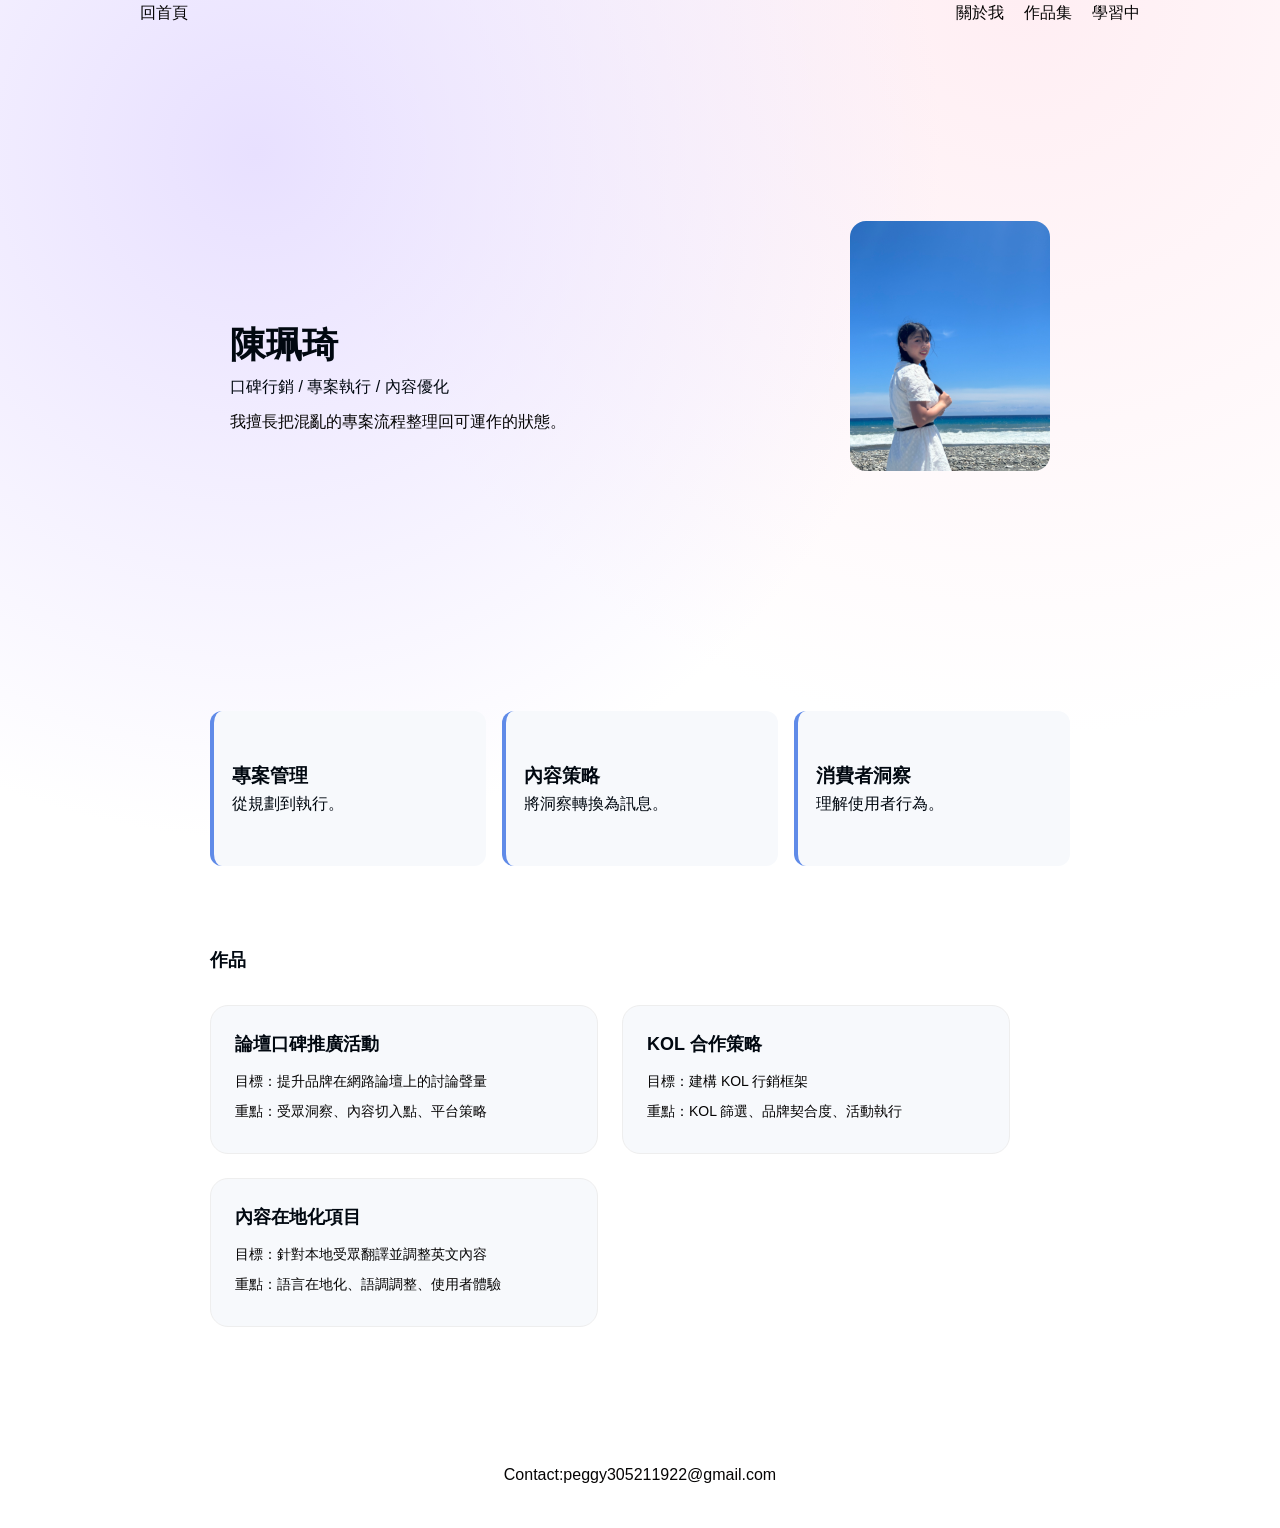
==== index.html @ d51f73fd "Add files via upload" ====
<!DOCTYPE html>
<html lang="zh-Hant">
<head>
    <meta charset="UTF-8">
    <meta name="viewport" content="width=device-width, initial-scale=1.0">
    <title>CHEN PEI CHI</title>

    <link rel="stylesheet" href="css/style.css">
</head>

<body>

<header>
    <nav>
        <a href="index.html">回首頁</a>

        <ul>
            <li><a href="about.html">關於我</a></li>
            <li><a href="projects.html">作品集</a></li>
            <li><a href="learning.html">學習中</a></li>
        </ul>
    </nav>
</header>

<main>

<section class="hero">

  <div class="hero-text">
    <h1>陳珮琦</h1>
    <p>口碑行銷 / 專案執行 / 內容優化</p>
    <p class="desc">
      我擅長把混亂的專案流程整理回可運作的狀態。
    </p>
  </div>

   <img src="images/banner.jpg" alt="Peggy" class="hero-img">

</section>

    <section class="about">

</section>

    <section id="highlights">
        <article>
            <h3>專案管理</h3>
            <p>從規劃到執行。</p>
        </article>

        <article>
            <h3>內容策略</h3>
            <p>將洞察轉換為訊息。</p>
        </article>

        <article>
            <h3>消費者洞察</h3>
            <p>理解使用者行為。</p>
        </article>
    </section>

<section id="featured-work">
    <h2>作品</h2>

    <div class="project-grid">

        <article class="project-card">
            <a href="projects/forum.html">
                <h3>論壇口碑推廣活動</h3>
            </a>
            <p>目標：提升品牌在網路論壇上的討論聲量</p>
            <p>重點：受眾洞察、內容切入點、平台策略</p>
        </article>

        <article class="project-card">
            <a href="projects/KOL.html">
                <h3>KOL 合作策略</h3>
            </a>
            <p>目標：建構 KOL 行銷框架</p>
            <p>重點：KOL 篩選、品牌契合度、活動執行</p>
        </article>

        <article class="project-card">
            <a href="projects/localization.html">
                <h3>內容在地化項目</h3>
            </a>
            <p>目標：針對本地受眾翻譯並調整英文內容</p>
            <p>重點：語言在地化、語調調整、使用者體驗</p>
        </article>

    </div>
</section>

</main>

<footer>
    <p>Contact:peggy305211922@gmail.com</p>
</footer>

</body>
</html>
---- css/style.css ----
:root {
    /* 基礎背景 */
    --bg:radial-gradient(circle at 20% 10%, #e8e0ff 0%, transparent 40%),
                radial-gradient(circle at 80% 0%, #ffeef3 0%, transparent 40%),
                #ffffff;

    /* 文字 */
    --text: #010810;
    --subtext: 	#050404;

    /* 卡片 */
    --card: #ecf0f9;
    --card-border: #eee;

    /* 輔助背景 */
    --soft-bg: #f7f9fc;

    /* 強調色 */
    --primary: #608be8;
}

/* =======================
   RESET
======================= */

* {
    margin: 0;
    padding: 0;
    box-sizing: border-box;
}

/* =======================
   BASE
======================= */

body {
    font-family: Arial, "Noto Sans TC", sans-serif;
    line-height: 1.6;
    color: var(--text);
    background: var(--bg);
}

/* =======================
   MAIN LAYOUT
======================= */

main {
    max-width: 900px;
    margin: 0 auto;
    padding: 15px 20px;

    display: flex;
    flex-direction: column;
    gap: 40px;
}

section {
    margin: 0;
}

/* =======================
   NAV
======================= */

nav {
    display: flex;
    justify-content: space-between;
    align-items: center;
    max-width: 1000px;
    margin: 0 auto;
}

nav ul {
    display: flex;
    gap: 20px;
    list-style: none;
}

nav a {
    text-decoration: none;
    color: var(--subtext);
}

/* =======================
   HERO
======================= */

.hero {
    display: flex;
    align-items: center;
    justify-content: space-between;
    gap: 40px;
    padding: 120px 20px 60px;
    max-width: 960px;
    margin: 0;
    margin-top: 60px;
}

.hero-text h1 {
    font-size: 36px;
    font-weight: 800;
    margin-top: 60px;
}

.hero-text .desc {
    color: var(--subtext);
    margin-top: 10px;
}

.hero-img {
    width: 200px;
    height: 250px;
    object-fit: cover;
    object-position: center top;
    border-radius: 16px;
}

/* =======================
   HERO BUTTON
======================= */

#hero a {
    display: inline-block;
    padding: 12px 18px;
    background: var(--card);
    color: var(--text);
    text-decoration: none;
    border-radius: 8px;
    font-weight: 500;
    transition: 0.2s ease;
}

#hero a:hover {
    transform: translateY(-2px);
}

/* =======================
   ABOUT
======================= */

.about {
    max-width: 960px;
    margin: 0px ;
    padding: 100px 0px 0px;
}

.about h1 {
    font-size: 32px;
    font-weight: 700;
    color: var(--text);
}

.about h2 {
    font-size: 22px;
    margin-bottom: 10px;
}

/* =======================
   FEATURED WORK
======================= */

#featured-work {
    max-width: 800px;
    display: flex;
    flex-direction: column;
    gap: 5px;
    padding: 40px 0px 0px;
}

#featured-work h1 {
    font-size: 32px;
    font-weight: 700;
    color: var(--text);
}

#featured-work h2 {
    font-size: 18px;
    margin-top: 0;
    margin-bottom: 5px;
    color: var(--text);
}

#featured-work .subtitle {
    font-size: 16px;
    color: var(--subtext);
}

#featured-work p {
    margin: 5px 0;
    line-height: 1.8;
}

#featured-work .info {
    display: grid;
    gap: 12px;
    margin: 10px 0 0;
}

#featured-work .info div {
    padding: 5px 14px;
    border: 1px solid var(--card-border);
    border-radius: 10px;
    background: var(--soft-bg);
}

#featured-work .result {
    padding: 14px;
    border-left: 3px solid var(--primary);
    background: var(--soft-bg);
    border-radius: 8px;
}


.project-grid {
    display: flex;
    flex-direction: column;
    gap: 16px;
    margin-top: 20px;
}

.project-card {
 background: var(--card);
    border: 1px solid var(--card-border);
    border-radius: 14px;
    padding: 20px;
    transition: 0.2s ease;
}

.project-card:hover {
    transform: translateY(-3px);
    box-shadow: 0 8px 20px rgba(0,0,0,0.06);
}

.project-card h3 {
    font-size: 18px;
    margin-bottom: 10px;
    color: var(--text);
}


.project-card p {
    color: var(--subtext);
    font-size: 14px;
    line-height: 1.6;
}

.project-card a {
    text-decoration: none;
    color: inherit;
}

/* =======================
   HIGHLIGHTS
======================= */

#highlights {
    display: grid;
    grid-template-columns: repeat(3, 1fr);
    gap: 16px;
}

#highlights article {
    background: var(--soft-bg);
    padding: 50px 18px;
    border-radius: 12px;
    border-left: 4px solid var(--primary);
}

/* =======================
   CASE CARD
======================= */

.case-card {
    background: var(--card);
    border: 1px solid var(--card-border);
    border-radius: 12px;
    padding: 20px;
    transition: 0.2s ease;
}

.case-card:hover {
    transform: translateY(-4px);
}

/* =======================
   SUMMARY TEXT
======================= */

.summary {
    font-size: 18px;
    color: var(--subtext);
}

/* =======================
   FOOTER
======================= */

footer {
    margin-top: 80px;
    padding: 40px 20px;
    text-align: center;
    color: var(--subtext);
}

/* =======================
   DOWNLOAD BUTTON
======================= */

.download-area {
    display: flex;
    gap: 16px;
    margin-top: 24px;
}

.download-btn {
    background: var(--primary);
    color: white;
    padding: 12px 24px;
    border-radius: 10px;
    text-decoration: none;
    font-weight: 600;
    transition: 0.2s ease;
}

.download-btn:hover {
    transform: translateY(-2px);
}

/* =======================
   SKILLS
======================= */

.skill-grid {
    display: grid;
    grid-template-columns: repeat(2, 1fr);
    gap: 24px;
    margin-top: 24px;
}

.skill-card {
    background: var(--card);
    border: 1px solid var(--card-border);
    border-radius: 14px;
    padding: 24px;
    transition: 0.25s ease;
}

.skill-card:hover {
    transform: translateY(-4px);
}

.skill-card h3 {
    color: var(--primary);
    margin-bottom: 16px;
}

.skill-card ul {
    padding-left: 20px;
    line-height: 2;
}

#projects{
    max-width:1100px;
    margin:100px auto;
    padding:0 20px;
}

#projects h1{
    font-size:34px;
    margin-bottom:10px;
}

#projects .subtitle{
    color:var(--subtext);
    margin-bottom:40px;
}

.project-grid{

    display:grid;

    grid-template-columns:
    repeat(auto-fit,minmax(300px,1fr));

    gap:24px;
}

.project-card{

    background:var(--soft-bg);

    border:1px solid var(--card-border);

    border-radius:18px;

    padding:24px;

    transition:.25s;
}

.project-card:hover{

    transform:translateY(-6px);

    box-shadow:0 12px 30px rgba(0,0,0,.08);
}

.category{

    display:inline-block;

    background:var(--primary);

    color:white;

    padding:5px 12px;

    border-radius:999px;

    font-size:13px;

    margin-bottom:18px;
}

.project-card h2{

    font-size:22px;

    margin-bottom:15px;
}

.project-card p{

    line-height:1.8;

    color:var(--subtext);

    margin-bottom:22px;
}

.tags{

    display:flex;

    flex-wrap:wrap;

    gap:10px;

    margin-bottom:24px;
}

.tags span{

    background:#ececec;

    padding:6px 10px;

    border-radius:999px;

    font-size:13px;
}

.project-btn{

    display:inline-block;

    text-decoration:none;

    font-weight:600;

    color:var(--primary);
}

.project-btn:hover{

    text-decoration:underline;
}

/* Learning */

#learning{

    max-width:1100px;

    margin:100px auto;

    padding:0 20px;
}

#learning h1{

    font-size:36px;

    margin-bottom:12px;
}

#learning .subtitle{

    color:var(--subtext);

    line-height:1.8;

    margin-bottom:50px;

    max-width:700px;
}

.learning-grid{

    display:grid;

    grid-template-columns:repeat(auto-fit,minmax(260px,1fr));

    gap:24px;
}

.learning-card{

    background:var(--soft-bg);

    border:1px solid var(--card-border);

    border-radius:18px;

    padding:28px;

    transition:.3s;
}

.learning-card:hover{

    transform:translateY(-6px);

    box-shadow:0 12px 28px rgba(0,0,0,.08);
}

.learning-card .icon{

    font-size:38px;

    margin-bottom:20px;
}

.learning-card h2{

    font-size:22px;

    margin-bottom:14px;
}

.learning-card p{

    color:var(--subtext);

    line-height:1.8;

    margin-bottom:24px;
}

.status{

    display:inline-block;

    background:#EAF7EF;

    color:#2E7D32;

    padding:6px 14px;

    border-radius:999px;

    font-size:14px;

    font-weight:600;
}
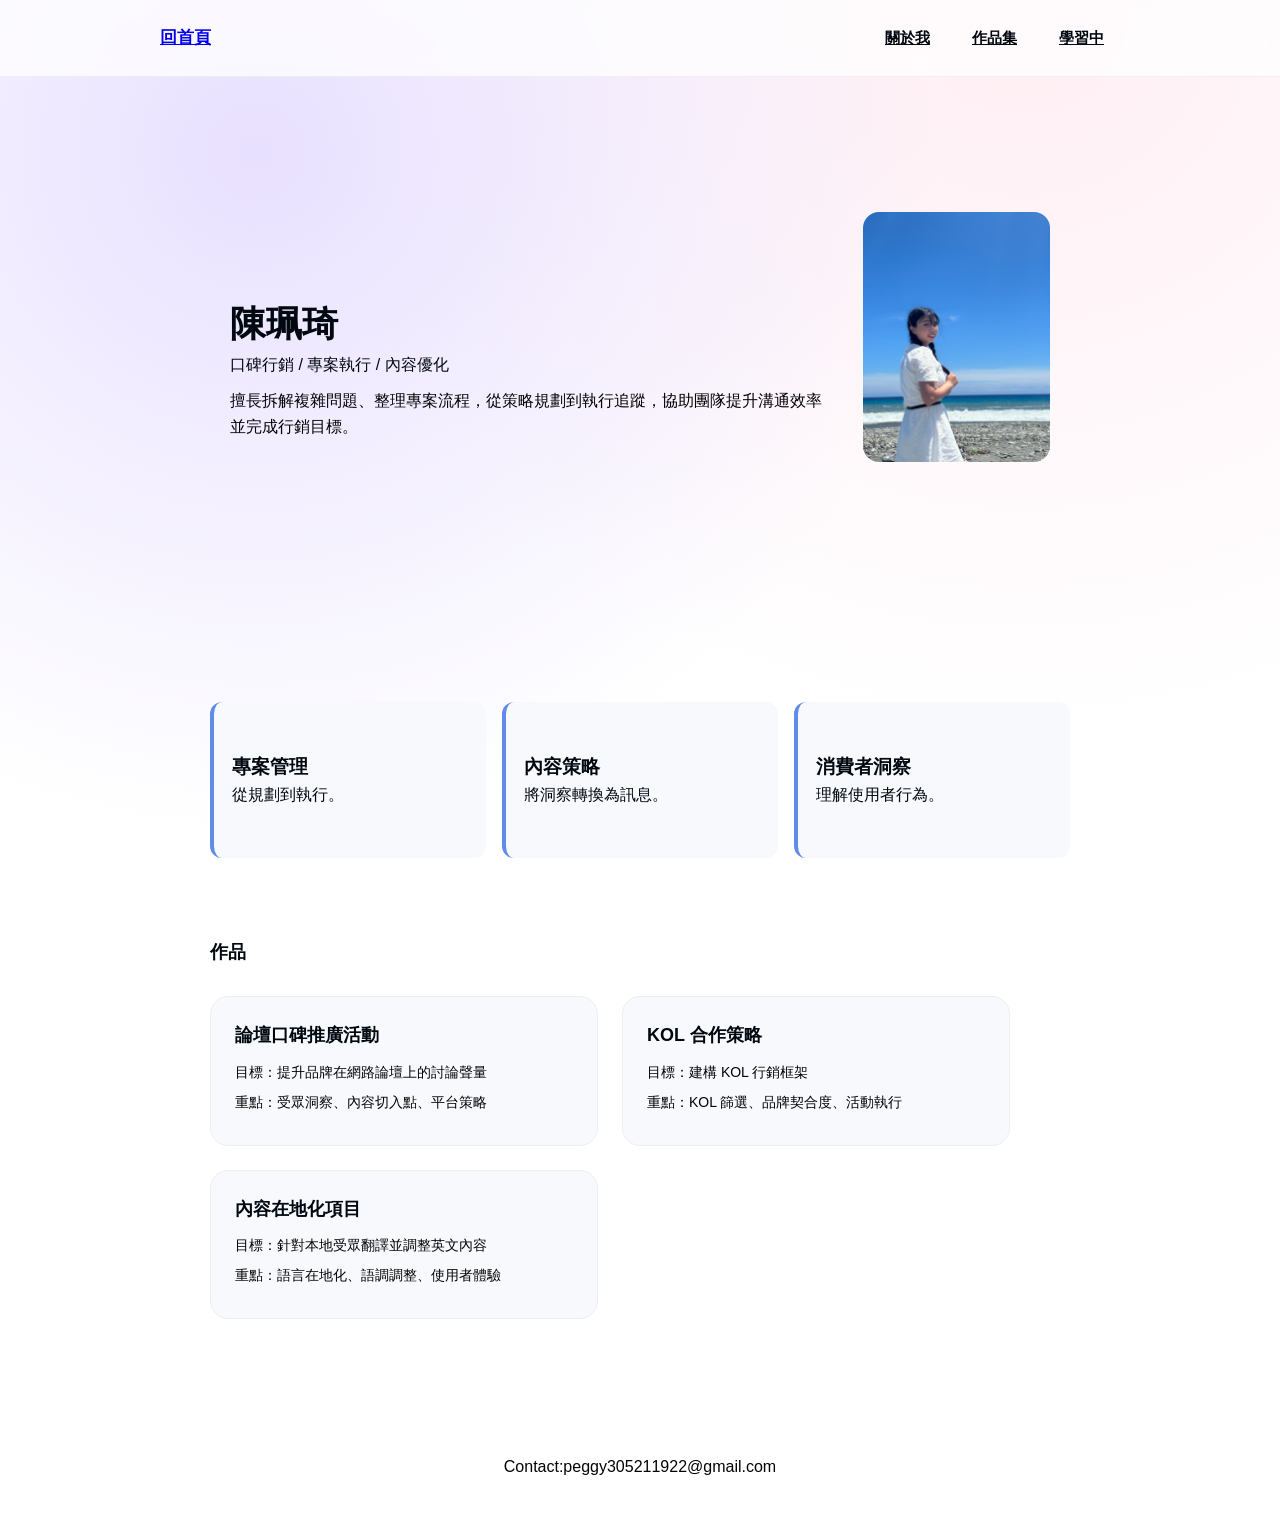
==== commit eb928558: "update navbar design" ====
--- a/index.html
+++ b/index.html
@@ -30,7 +30,7 @@
     <h1>陳珮琦</h1>
     <p>口碑行銷 / 專案執行 / 內容優化</p>
     <p class="desc">
-      我擅長把混亂的專案流程整理回可運作的狀態。
+    擅長拆解複雜問題、整理專案流程，從策略規劃到執行追蹤，協助團隊提升溝通效率並完成行銷目標。
     </p>
   </div>
 
--- a/css/style.css
+++ b/css/style.css
@@ -61,6 +61,17 @@
 /* =======================
    NAV
 ======================= */
+
+header {
+    position: sticky;
+    top: 0;
+    z-index: 100;
+
+    background: rgba(255,255,255,0.75);
+    backdrop-filter: blur(10px);
+
+    border-bottom: 1px solid rgba(0,0,0,0.05);
+}
 
 nav {
     display: flex;
@@ -68,17 +79,41 @@
     align-items: center;
     max-width: 1000px;
     margin: 0 auto;
-}
+    padding: 18px 20px;
+}
+
+
+nav > a {
+    font-size: 17px;
+    font-weight: 700;
+}
+
 
 nav ul {
     display: flex;
-    gap: 20px;
+    gap: 10px;
     list-style: none;
 }
 
-nav a {
-    text-decoration: none;
-    color: var(--subtext);
+
+nav ul a {
+    display: block;
+    padding: 8px 16px;
+    border-radius: 999px;
+    color: var(--text);
+    font-size: 15px;
+    font-weight: 600;
+    transition: 0.25s ease;
+}
+
+
+nav ul a:hover {
+
+    background: var(--primary);
+
+    color: white;
+
+    transform: translateY(-2px);
 }
 
 /* =======================
@@ -90,7 +125,7 @@
     align-items: center;
     justify-content: space-between;
     gap: 40px;
-    padding: 120px 20px 60px;
+    padding: 60px 20px 60px;
     max-width: 960px;
     margin: 0;
     margin-top: 60px;
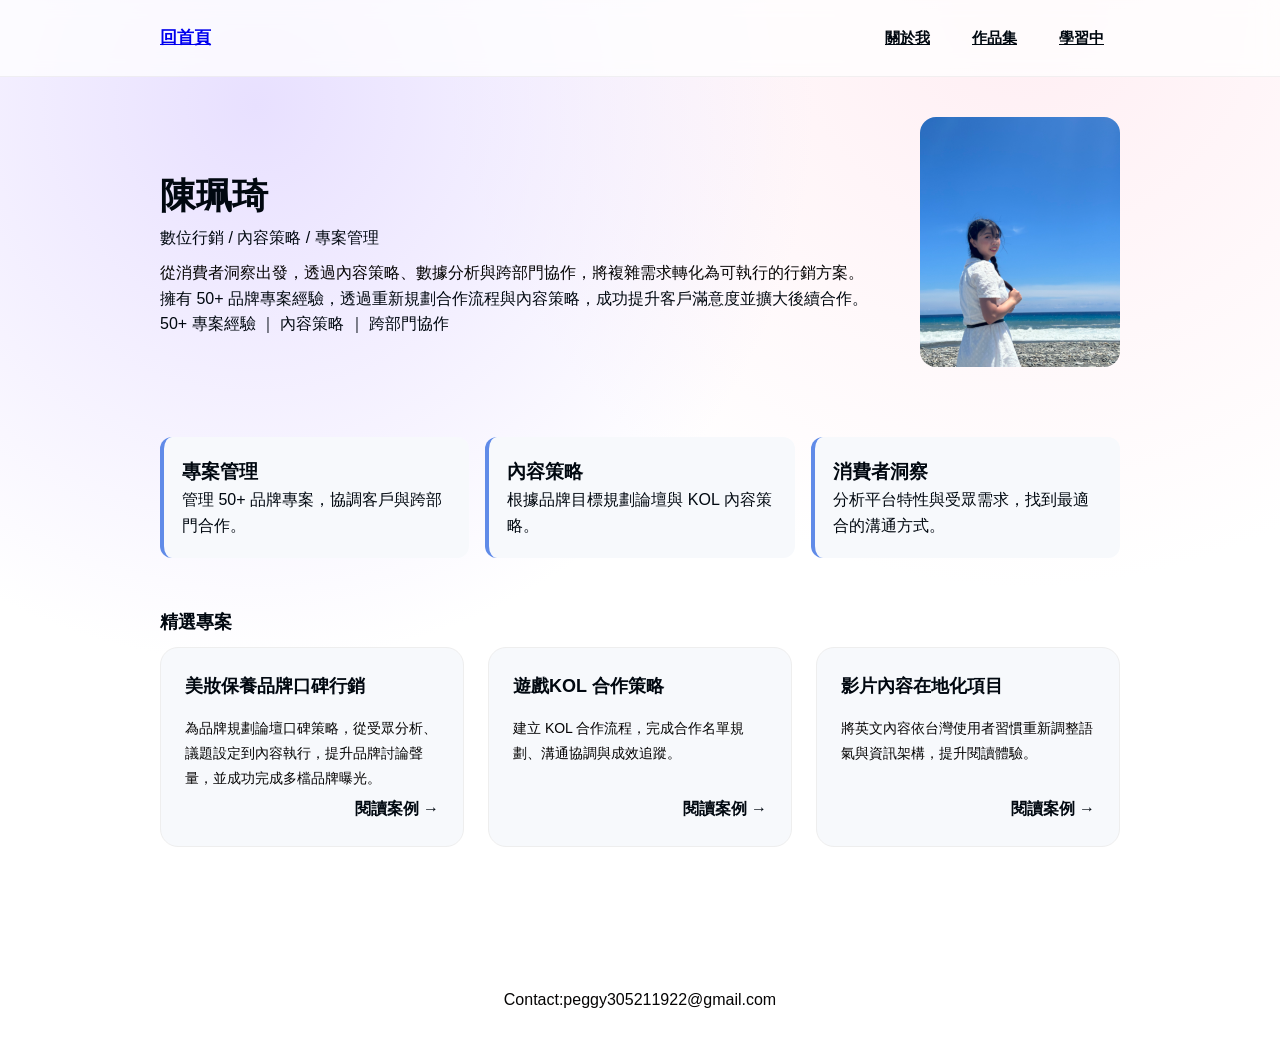
==== commit c0fc731f: "Add portfolio page" ====
--- a/index.html
+++ b/index.html
@@ -28,10 +28,20 @@
 
   <div class="hero-text">
     <h1>陳珮琦</h1>
-    <p>口碑行銷 / 專案執行 / 內容優化</p>
+    <p>數位行銷 / 內容策略 / 專案管理</p>
     <p class="desc">
-    擅長拆解複雜問題、整理專案流程，從策略規劃到執行追蹤，協助團隊提升溝通效率並完成行銷目標。
+      從消費者洞察出發，透過內容策略、數據分析與跨部門協作，將複雜需求轉化為可執行的行銷方案。
+    <P>
+    <P>
+      擁有 50+ 品牌專案經驗，透過重新規劃合作流程與內容策略，成功提升客戶滿意度並擴大後續合作。
     </p>
+    <P>
+        50+ 專案經驗
+        ｜
+       內容策略
+        ｜
+        跨部門協作
+    </P>
   </div>
 
    <img src="images/banner.jpg" alt="Peggy" class="hero-img">
@@ -45,47 +55,53 @@
     <section id="highlights">
         <article>
             <h3>專案管理</h3>
-            <p>從規劃到執行。</p>
+            <p>管理 50+ 品牌專案，協調客戶與跨部門合作。</p>
         </article>
 
         <article>
             <h3>內容策略</h3>
-            <p>將洞察轉換為訊息。</p>
+            <p>根據品牌目標規劃論壇與 KOL 內容策略。</p>
         </article>
 
         <article>
             <h3>消費者洞察</h3>
-            <p>理解使用者行為。</p>
+            <p>分析平台特性與受眾需求，找到最適合的溝通方式。</p>
         </article>
     </section>
 
 <section id="featured-work">
-    <h2>作品</h2>
+    <h2>精選專案</h2>
 
     <div class="project-grid">
 
         <article class="project-card">
             <a href="projects/forum.html">
-                <h3>論壇口碑推廣活動</h3>
+                <h3>美妝保養品牌口碑行銷</h3>
             </a>
-            <p>目標：提升品牌在網路論壇上的討論聲量</p>
-            <p>重點：受眾洞察、內容切入點、平台策略</p>
+            <p>為品牌規劃論壇口碑策略，從受眾分析、議題設定到內容執行，提升品牌討論聲量，並成功完成多檔品牌曝光。</p>
+            <a href="projects/cetaphil.html" class="read-more">
+            閱讀案例  →
+            </a>
         </article>
 
         <article class="project-card">
             <a href="projects/KOL.html">
-                <h3>KOL 合作策略</h3>
+                <h3>遊戲KOL 合作策略</h3>
             </a>
-            <p>目標：建構 KOL 行銷框架</p>
-            <p>重點：KOL 篩選、品牌契合度、活動執行</p>
+            <p>建立 KOL 合作流程，完成合作名單規劃、溝通協調與成效追蹤。</p>
+            <a href="projects/KOL.html" class="read-more">
+           閱讀案例  →
+            </a>
         </article>
 
         <article class="project-card">
             <a href="projects/localization.html">
-                <h3>內容在地化項目</h3>
+                <h3>影片內容在地化項目</h3>
             </a>
-            <p>目標：針對本地受眾翻譯並調整英文內容</p>
-            <p>重點：語言在地化、語調調整、使用者體驗</p>
+            <p>將英文內容依台灣使用者習慣重新調整語氣與資訊架構，提升閱讀體驗。</p>
+            <a href="projects/localization.html" class="read-more">
+            閱讀案例 →
+            </a>
         </article>
 
     </div>
--- a/css/style.css
+++ b/css/style.css
@@ -17,6 +17,9 @@
 
     /* 強調色 */
     --primary: #608be8;
+
+    /* 頁寬 */
+    --container: 1000px;
 }
 
 /* =======================
@@ -45,13 +48,12 @@
 ======================= */
 
 main {
-    max-width: 900px;
+    max-width: var(--container);
     margin: 0 auto;
-    padding: 15px 20px;
-
+    padding: 20px 20px;
     display: flex;
     flex-direction: column;
-    gap: 40px;
+    gap: 10px;
 }
 
 section {
@@ -77,7 +79,7 @@
     display: flex;
     justify-content: space-between;
     align-items: center;
-    max-width: 1000px;
+    max-width: var(--container);
     margin: 0 auto;
     padding: 18px 20px;
 }
@@ -121,20 +123,17 @@
 ======================= */
 
 .hero {
-    display: flex;
-    align-items: center;
-    justify-content: space-between;
+    display:flex;
+    justify-content:space-between;
+    align-items:center;
     gap: 40px;
-    padding: 60px 20px 60px;
-    max-width: 960px;
-    margin: 0;
-    margin-top: 60px;
+    padding:20px 0;
 }
 
 .hero-text h1 {
     font-size: 36px;
     font-weight: 800;
-    margin-top: 60px;
+    margin-top: 20px;
 }
 
 .hero-text .desc {
@@ -148,6 +147,41 @@
     object-fit: cover;
     object-position: center top;
     border-radius: 16px;
+}
+
+.read-more{
+
+    margin-top: auto;      /* ⭐ 這就是關鍵 */
+
+    align-self: flex-end;  /* 靠右 */
+
+    text-decoration: none;
+
+    color: #2E6CF6;
+
+    font-weight: 600;
+
+    transition: .2s;
+}
+
+.read-more span{
+
+    transition:.2s;
+
+}
+
+.read-more:hover{
+
+    color: #1F56D6;
+
+    transform: translateX(4px);
+
+}
+
+.read-more:hover span{
+
+    transform:translateX(5px);
+
 }
 
 /* =======================
@@ -173,10 +207,8 @@
    ABOUT
 ======================= */
 
-.about {
-    max-width: 960px;
-    margin: 0px ;
-    padding: 100px 0px 0px;
+.about{
+    padding-top:30px;
 }
 
 .about h1 {
@@ -195,12 +227,11 @@
 ======================= */
 
 #featured-work {
-    max-width: 800px;
-    display: flex;
-    flex-direction: column;
-    gap: 5px;
-    padding: 40px 0px 0px;
-}
+display:flex;
+flex-direction:column;
+gap:5px;
+padding-top:40px;
+}  
 
 #featured-work h1 {
     font-size: 32px;
@@ -245,22 +276,6 @@
     border-radius: 8px;
 }
 
-
-.project-grid {
-    display: flex;
-    flex-direction: column;
-    gap: 16px;
-    margin-top: 20px;
-}
-
-.project-card {
- background: var(--card);
-    border: 1px solid var(--card-border);
-    border-radius: 14px;
-    padding: 20px;
-    transition: 0.2s ease;
-}
-
 .project-card:hover {
     transform: translateY(-3px);
     box-shadow: 0 8px 20px rgba(0,0,0,0.06);
@@ -296,7 +311,7 @@
 
 #highlights article {
     background: var(--soft-bg);
-    padding: 50px 18px;
+    padding: 20px 18px;
     border-radius: 12px;
     border-left: 4px solid var(--primary);
 }
@@ -395,9 +410,7 @@
 }
 
 #projects{
-    max-width:1100px;
-    margin:100px auto;
-    padding:0 20px;
+     padding-top:30px;
 }
 
 #projects h1{
@@ -421,190 +434,192 @@
 }
 
 .project-card{
-
+    display: flex;
+    flex-direction: column;
     background:var(--soft-bg);
-
     border:1px solid var(--card-border);
-
     border-radius:18px;
-
     padding:24px;
-
     transition:.25s;
 }
 
 .project-card:hover{
+    transform: translateY(-4px);
+    box-shadow: 0 8px 24px rgba(0,0,0,.08)
+}
+
+.category{
+
+    display:inline-block;
+
+    background:var(--primary);
+
+    color:white;
+
+    padding:5px 12px;
+
+    border-radius:999px;
+
+    font-size:13px;
+
+    margin-bottom:18px;
+}
+
+.project-card h2{
+
+    font-size:22px;
+
+    margin-bottom:15px;
+}
+
+.project-card p{
+
+    line-height:1.8;
+
+    color:var(--subtext);
+
+    margin-bottom:22px;
+}
+
+.tags{
+
+    display:flex;
+
+    flex-wrap:wrap;
+
+    gap:10px;
+
+    margin-bottom:24px;
+}
+
+.tags span{
+
+    background:#ececec;
+
+    padding:6px 10px;
+
+    border-radius:999px;
+
+    font-size:13px;
+}
+
+.project-btn{
+
+    display:inline-block;
+
+    text-decoration:none;
+
+    font-weight:600;
+
+    color:var(--primary);
+}
+
+.project-btn:hover{
+
+    text-decoration:underline;
+}
+
+/* Learning */
+
+#learning{
+    max-width:var(--container);
+    padding-top:30px;
+}
+
+#learning h1{
+
+    font-size:36px;
+
+    margin-bottom:12px;
+}
+
+#learning .subtitle{
+
+    color:var(--subtext);
+
+    line-height:1.8;
+
+    margin-bottom:50px;
+
+    max-width:700px;
+}
+
+.learning-grid{
+
+    display:grid;
+
+    grid-template-columns:repeat(auto-fit,minmax(260px,1fr));
+
+    gap:24px;
+}
+
+.learning-card{
+    position:relative;
+
+    background:var(--soft-bg);
+
+    border:1px solid var(--card-border);
+
+    border-radius:12px;
+
+    padding:30px;
+
+    transition:.3s;
+
+    min-height:300px;
+}
+
+.learning-card:hover{
 
     transform:translateY(-6px);
 
-    box-shadow:0 12px 30px rgba(0,0,0,.08);
-}
-
-.category{
+    box-shadow:0 12px 28px rgba(0,0,0,.08);
+}
+
+.learning-card .icon{
+
+    font-size:38px;
+
+    margin-bottom:20px;
+}
+
+.learning-card h2{
+
+    font-size:22px;
+
+    margin-bottom:14px;
+}
+
+.learning-card p{
+
+    color:var(--subtext);
+
+    line-height:1.8;
+
+    margin-bottom:24px;
+}
+
+.status{
+
+    position:absolute;
+
+    bottom:20px;
+
+    right:20px;
 
     display:inline-block;
 
     background:var(--primary);
 
-    color:white;
-
-    padding:5px 12px;
-
-    border-radius:999px;
-
-    font-size:13px;
-
-    margin-bottom:18px;
-}
-
-.project-card h2{
-
-    font-size:22px;
-
-    margin-bottom:15px;
-}
-
-.project-card p{
-
-    line-height:1.8;
-
-    color:var(--subtext);
-
-    margin-bottom:22px;
-}
-
-.tags{
-
-    display:flex;
-
-    flex-wrap:wrap;
-
-    gap:10px;
-
-    margin-bottom:24px;
-}
-
-.tags span{
-
-    background:#ececec;
-
-    padding:6px 10px;
-
-    border-radius:999px;
-
-    font-size:13px;
-}
-
-.project-btn{
-
-    display:inline-block;
-
-    text-decoration:none;
+    color:#fcfcfc;
+
+    padding:6px 14px;
+
+    border-radius:20px;
+
+    font-size:14px;
 
     font-weight:600;
-
-    color:var(--primary);
-}
-
-.project-btn:hover{
-
-    text-decoration:underline;
-}
-
-/* Learning */
-
-#learning{
-
-    max-width:1100px;
-
-    margin:100px auto;
-
-    padding:0 20px;
-}
-
-#learning h1{
-
-    font-size:36px;
-
-    margin-bottom:12px;
-}
-
-#learning .subtitle{
-
-    color:var(--subtext);
-
-    line-height:1.8;
-
-    margin-bottom:50px;
-
-    max-width:700px;
-}
-
-.learning-grid{
-
-    display:grid;
-
-    grid-template-columns:repeat(auto-fit,minmax(260px,1fr));
-
-    gap:24px;
-}
-
-.learning-card{
-
-    background:var(--soft-bg);
-
-    border:1px solid var(--card-border);
-
-    border-radius:18px;
-
-    padding:28px;
-
-    transition:.3s;
-}
-
-.learning-card:hover{
-
-    transform:translateY(-6px);
-
-    box-shadow:0 12px 28px rgba(0,0,0,.08);
-}
-
-.learning-card .icon{
-
-    font-size:38px;
-
-    margin-bottom:20px;
-}
-
-.learning-card h2{
-
-    font-size:22px;
-
-    margin-bottom:14px;
-}
-
-.learning-card p{
-
-    color:var(--subtext);
-
-    line-height:1.8;
-
-    margin-bottom:24px;
-}
-
-.status{
-
-    display:inline-block;
-
-    background:#EAF7EF;
-
-    color:#2E7D32;
-
-    padding:6px 14px;
-
-    border-radius:999px;
-
-    font-size:14px;
-
-    font-weight:600;
+    
+    margin:auto;
 }
